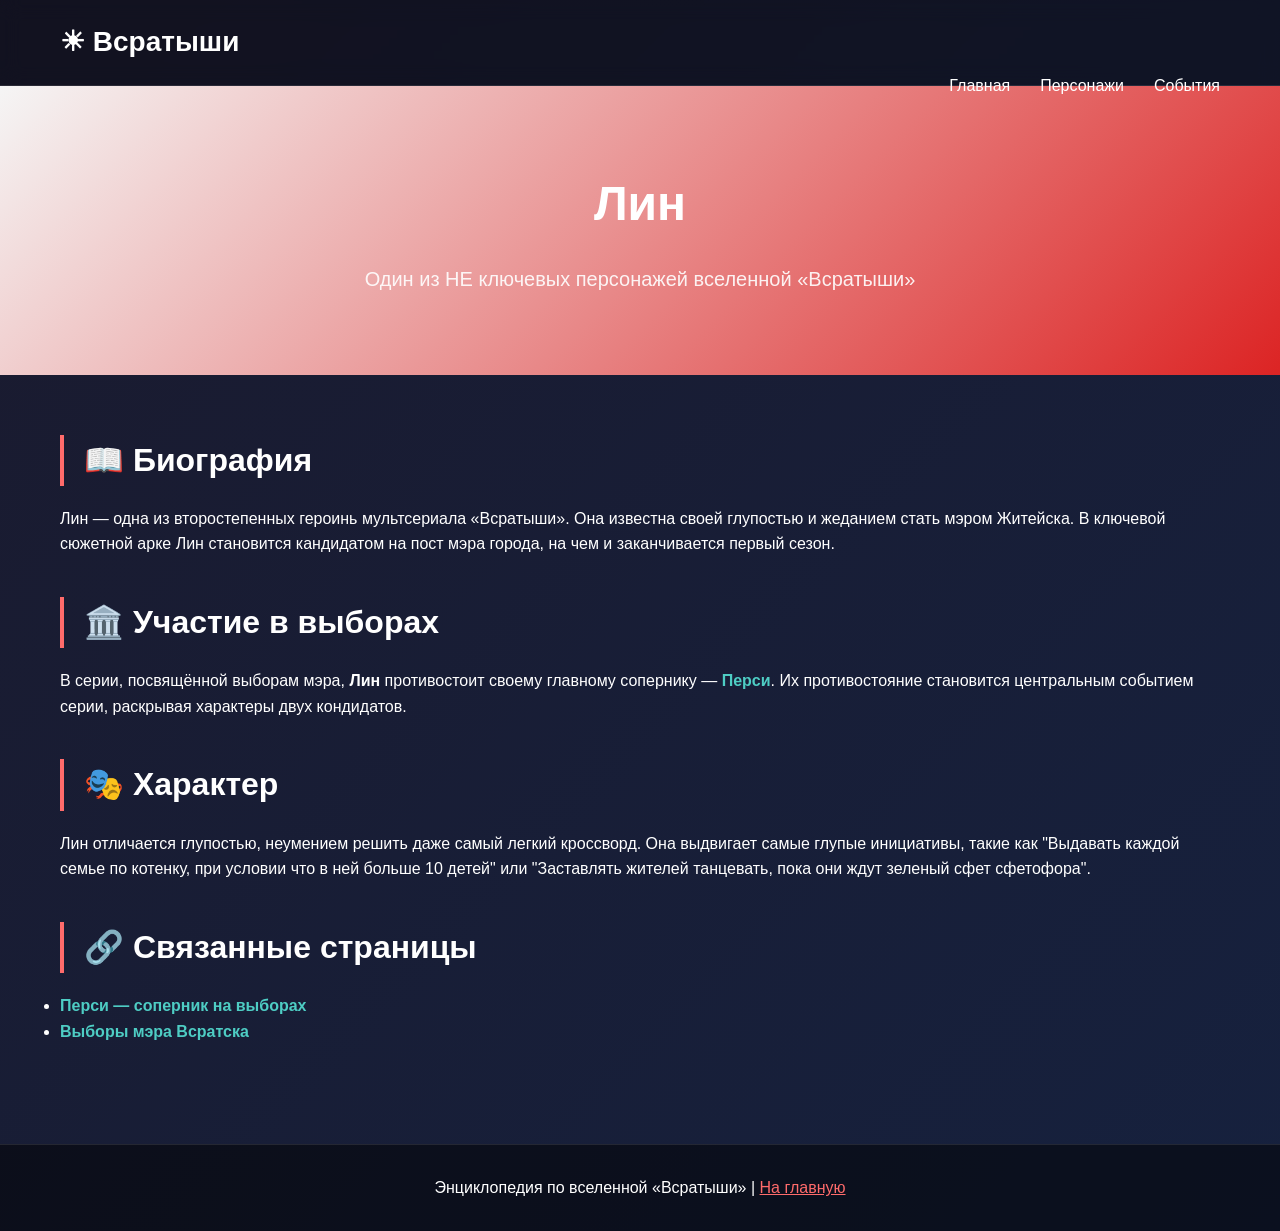
==== персонажи/lin.html @ 5645689b "Add files via upload" ====
<!DOCTYPE html>
<html lang="ru">
<head>
    <meta charset="UTF-8">
    <meta name="viewport" content="width=device-width, initial-scale=1.0">
    <title>Лин — Всратыши википедия</title>
    <link rel="stylesheet" href="../style.css">
</head>
<body>
    <header>
        <div class="container">
            <h1 class="logo">☀ Всратыши</h1>
            <nav>
                <ul>
                    <li><a href="../index.html">Главная</a></li>
                    <li><a href="../index.html#personazhi">Персонажи</a></li>
                    <li><a href="../index.html#sobytiya">События</a></li>
                </ul>
            </nav>
        </div>
    </header>

    <main>
        <section class="hero" style="background: linear-gradient(135deg, #f5f5f5, #dc2424);">
            <div class="container">
                <h2>Лин</h2>
                <p>Один из НЕ ключевых персонажей вселенной «Всратыши»</p>
            </div>
        </section>

        <section class="content">
            <div class="container">
                <h2>📖 Биография</h2>
                <p>Лин — одна из второстепенных героинь мультсериала «Всратыши». Она известна своей глупостью и жеданием стать мэром Житейска. В ключевой сюжетной арке Лин становится кандидатом на пост мэра города, на чем и заканчивается первый сезон.</p>
                
                <h2>🏛️ Участие в выборах</h2>
                <p>В серии, посвящённой выборам мэра, <strong>Лин</strong> противостоит своему главному сопернику — <a href="persi.html" class="event-link">Перси</a>. Их противостояние становится центральным событием серии, раскрывая характеры двух кондидатов.</p>
                
                <h2>🎭 Характер</h2>
                <p>Лин отличается глупостью, неумением решить даже самый легкий кроссворд. Она выдвигает самые глупые инициативы, такие как "Выдавать каждой семье по котенку, при условии что в ней больше 10 детей" или "Заставлять жителей танцевать, пока они ждут зеленый сфет сфетофора".</p>
                <h2>🔗 Связанные страницы</h2>
                <ul>
                    <li><a href="persi.html" class="event-link">Перси — соперник на выборах</a></li>
                    <li><a href="../index.html#sobytiya" class="event-link">Выборы мэра Всратска</a></li>
                </ul>
            </div>
        </section>
    </main>

    <footer>
        <div class="container">
            <p>Энциклопедия по вселенной «Всратыши» | <a href="../index.html" style="color: #ff6b6b;">На главную</a></p>
        </div>
    </footer>

    <script src="../script.js"></script>
</body>
</html>
---- style.css ----
* {
    margin: 0;
    padding: 0;
    box-sizing: border-box;
}

body {
    font-family: 'Segoe UI', Tahoma, Geneva, Verdana, sans-serif;
    background: linear-gradient(135deg, #1a1a2e 0%, #16213e 100%);
    color: #fff;
    line-height: 1.6;
}

.container {
    max-width: 1200px;
    margin: 0 auto;
    padding: 0 20px;
}

/* Шапка сайта */
header {
    background: rgba(0, 0, 0, 0.3);
    backdrop-filter: blur(10px);
    position: sticky;
    top: 0;
    z-index: 100;
    padding: 20px 0;
    border-bottom: 1px solid rgba(255, 255, 255, 0.1);
}

.logo {
    font-size: 28px;
    display: inline-block;
}

nav ul {
    list-style: none;
    display: flex;
    gap: 30px;
    float: right;
    margin-top: 8px;
}

nav ul li a {
    color: #fff;
    text-decoration: none;
    transition: color 0.3s;
}

nav ul li a:hover {
    color: #ff6b6b;
}

/* Герой-секция */
.hero {
    text-align: center;
    padding: 80px 0;
    background: linear-gradient(135deg, #ffae6b, #396f42, #848484, #958627);
    background-size: 200% 200%;
    animation: gradient 3s ease infinite;
}

@keyframes gradient {
    0% { background-position: 0% 50%; }
    50% { background-position: 100% 50%; }
    100% { background-position: 0% 50%; }
}

.hero h2 {
    font-size: 48px;
    margin-bottom: 20px;
}

.hero p {
    font-size: 20px;
    opacity: 0.9;
}

/* Основной контент */
.content {
    padding: 60px 0;
}

.content h2 {
    font-size: 32px;
    margin: 40px 0 20px 0;
    border-left: 4px solid #ff6b6b;
    padding-left: 20px;
}

.content h2:first-of-type {
    margin-top: 0;
}

/* Карточки персонажей */
.cards {
    display: grid;
    grid-template-columns: repeat(auto-fit, minmax(280px, 1fr));
    gap: 30px;
    margin-bottom: 40px;
}

.card {
    background: rgba(255, 255, 255, 0.1);
    backdrop-filter: blur(5px);
    border-radius: 20px;
    padding: 20px;
    text-align: center;
    transition: transform 0.3s, box-shadow 0.3s;
}

.card:hover {
    transform: translateY(-5px);
    box-shadow: 0 10px 30px rgba(0, 0, 0, 0.3);
}

.card-image {
    width: 150px;
    height: 150px;
    border-radius: 50%;
    margin: 0 auto 20px;
    background: linear-gradient(135deg, #ff6b6b, #4ecdc4);
}

.card h3 {
    font-size: 24px;
    margin-bottom: 10px;
}

.card p {
    margin-bottom: 20px;
    opacity: 0.8;
}

.btn {
    display: inline-block;
    background: #ff6b6b;
    color: #fff;
    padding: 10px 25px;
    text-decoration: none;
    border-radius: 25px;
    transition: background 0.3s, transform 0.3s;
}

.btn:hover {
    background: #ff5252;
    transform: scale(1.05);
}

/* События и локации */
.events-list, .locations-list {
    background: rgba(255, 255, 255, 0.05);
    border-radius: 15px;
    padding: 20px;
    margin-bottom: 30px;
}

.event-item, .location-item {
    padding: 15px;
    border-bottom: 1px solid rgba(255, 255, 255, 0.1);
}

.event-item:last-child, .location-item:last-child {
    border-bottom: none;
}

.event-item h3, .location-item h3 {
    margin-bottom: 10px;
    color: #ff6b6b;
}

.event-link {
    color: #4ecdc4;
    text-decoration: none;
    font-weight: bold;
}

.event-link:hover {
    text-decoration: underline;
}

/* Подвал */
footer {
    background: rgba(0, 0, 0, 0.5);
    text-align: center;
    padding: 30px 0;
    margin-top: 40px;
    border-top: 1px solid rgba(255, 255, 255, 0.1);
}

/* Адаптивность */
@media (max-width: 768px) {
    .hero h2 {
        font-size: 32px;
    }
    
    nav ul {
        float: none;
        justify-content: center;
        margin-top: 15px;
    }
    
    .logo {
        text-align: center;
        display: block;
    }
    
    .cards {
        grid-template-columns: 1fr;
    }
}
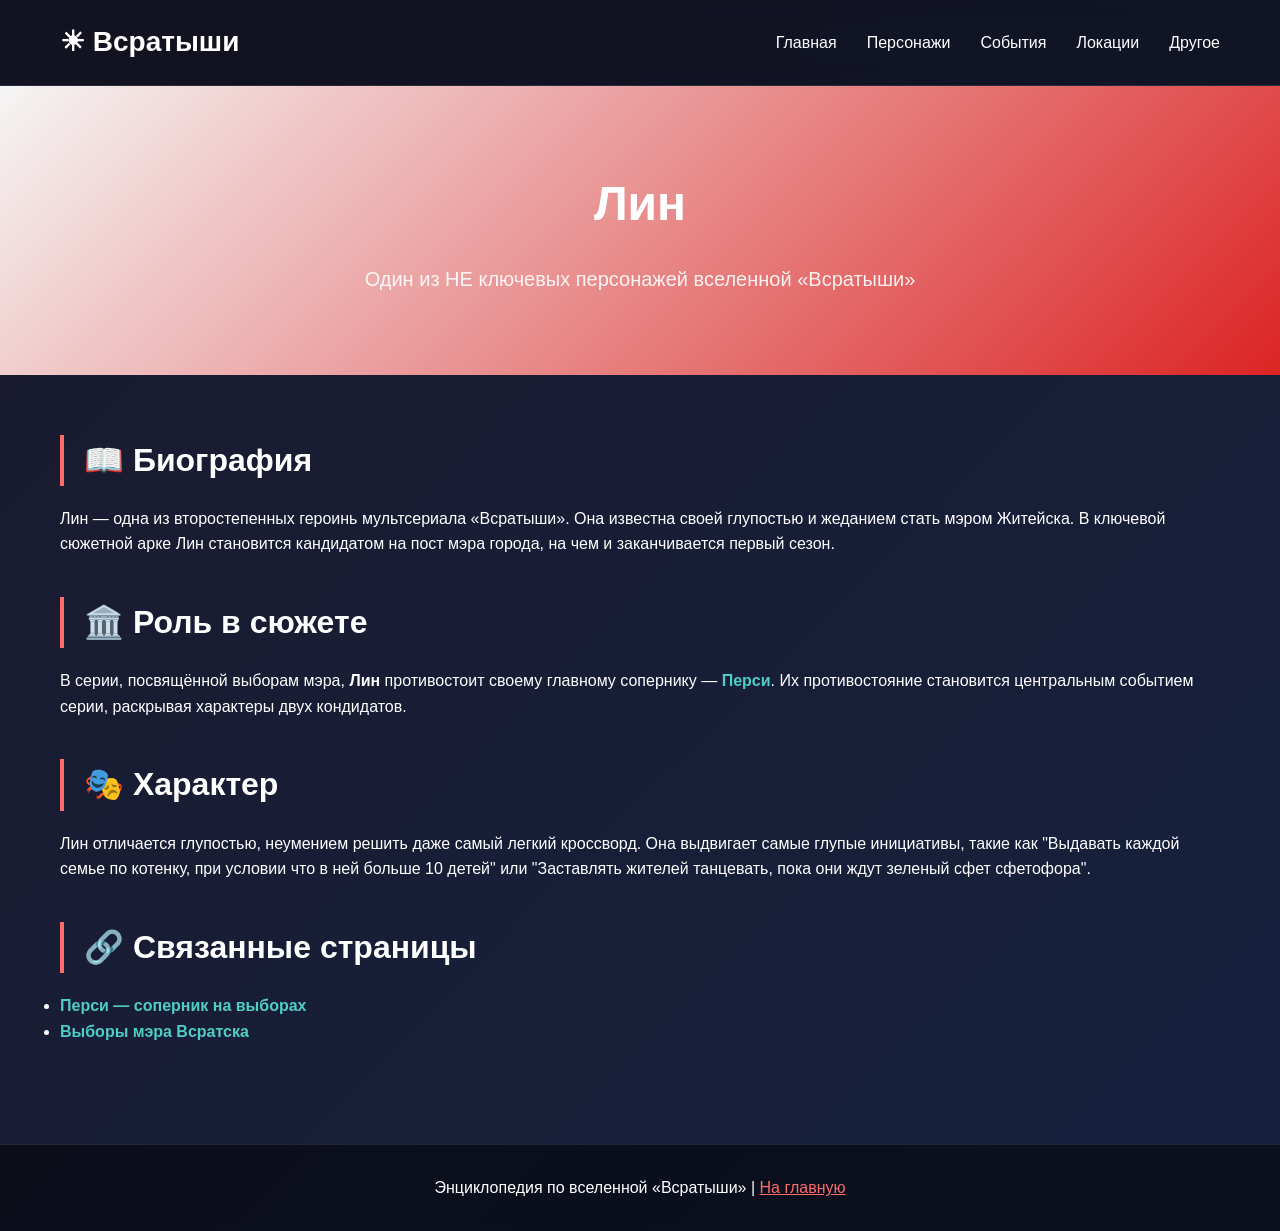
==== commit 4ed1d9eb: "Масшттабное обновление" ====
--- a/персонажи/lin.html
+++ b/персонажи/lin.html
@@ -7,18 +7,29 @@
     <link rel="stylesheet" href="../style.css">
 </head>
 <body>
+    </head>
+<body>
     <header>
-        <div class="container">
+    <div class="container">
+        <div class="header-content">
             <h1 class="logo">☀ Всратыши</h1>
-            <nav>
+            <button class="burger-menu" id="burgerBtn">
+                <span></span>
+                <span></span>
+                <span></span>
+            </button>
+            <nav id="mainNav">
                 <ul>
                     <li><a href="../index.html">Главная</a></li>
                     <li><a href="../index.html#personazhi">Персонажи</a></li>
                     <li><a href="../index.html#sobytiya">События</a></li>
+                    <li><a href="../index.html#lokacii">Локации</a></li>
+                    <li><a href="../index.html#drugoe">Другое</a></li>
                 </ul>
             </nav>
         </div>
-    </header>
+    </div>
+</header>
 
     <main>
         <section class="hero" style="background: linear-gradient(135deg, #f5f5f5, #dc2424);">
@@ -33,7 +44,7 @@
                 <h2>📖 Биография</h2>
                 <p>Лин — одна из второстепенных героинь мультсериала «Всратыши». Она известна своей глупостью и жеданием стать мэром Житейска. В ключевой сюжетной арке Лин становится кандидатом на пост мэра города, на чем и заканчивается первый сезон.</p>
                 
-                <h2>🏛️ Участие в выборах</h2>
+                <h2>🏛️ Роль в сюжете</h2>
                 <p>В серии, посвящённой выборам мэра, <strong>Лин</strong> противостоит своему главному сопернику — <a href="persi.html" class="event-link">Перси</a>. Их противостояние становится центральным событием серии, раскрывая характеры двух кондидатов.</p>
                 
                 <h2>🎭 Характер</h2>
--- a/style.css
+++ b/style.css
@@ -17,7 +17,7 @@
     padding: 0 20px;
 }
 
-/* Шапка сайта */
+/* ========== ШАПКА САЙТА ========== */
 header {
     background: rgba(0, 0, 0, 0.3);
     backdrop-filter: blur(10px);
@@ -28,30 +28,73 @@
     border-bottom: 1px solid rgba(255, 255, 255, 0.1);
 }
 
+/* Контейнер для логотипа и бургера */
+.header-content {
+    display: flex;
+    justify-content: space-between;
+    align-items: center;
+    flex-wrap: wrap;
+}
+
 .logo {
     font-size: 28px;
     display: inline-block;
 }
 
+/* ========== БУРГЕР-МЕНЮ ========== */
+.burger-menu {
+    display: none;
+    background: none;
+    border: none;
+    cursor: pointer;
+    padding: 10px;
+    z-index: 100;
+}
+
+.burger-menu span {
+    display: block;
+    width: 25px;
+    height: 3px;
+    background-color: #fff;
+    margin: 5px 0;
+    border-radius: 3px;
+    transition: all 0.3s ease;
+}
+
+/* Анимация при открытом меню (бургер превращается в крестик) */
+.burger-menu.active span:nth-child(1) {
+    transform: rotate(45deg) translate(5px, 5px);
+}
+
+.burger-menu.active span:nth-child(2) {
+    opacity: 0;
+}
+
+.burger-menu.active span:nth-child(3) {
+    transform: rotate(-45deg) translate(7px, -6px);
+}
+
+/* Навигация для компьютеров */
 nav ul {
     list-style: none;
     display: flex;
     gap: 30px;
-    float: right;
-    margin-top: 8px;
+    margin: 0;
+    padding: 0;
 }
 
 nav ul li a {
     color: #fff;
     text-decoration: none;
     transition: color 0.3s;
+    white-space: nowrap;
 }
 
 nav ul li a:hover {
     color: #ff6b6b;
 }
 
-/* Герой-секция */
+/* ========== ГЕРОЙ-СЕКЦИЯ ========== */
 .hero {
     text-align: center;
     padding: 80px 0;
@@ -76,7 +119,7 @@
     opacity: 0.9;
 }
 
-/* Основной контент */
+/* ========== ОСНОВНОЙ КОНТЕНТ ========== */
 .content {
     padding: 60px 0;
 }
@@ -188,24 +231,108 @@
     border-top: 1px solid rgba(255, 255, 255, 0.1);
 }
 
-/* Адаптивность */
+/* ========== АДАПТАЦИЯ ДЛЯ МОБИЛЬНЫХ ========== */
 @media (max-width: 768px) {
+    /* Герой */
     .hero h2 {
         font-size: 32px;
     }
     
-    nav ul {
-        float: none;
-        justify-content: center;
-        margin-top: 15px;
-    }
-    
+    .hero {
+        padding: 50px 0;
+    }
+    
+    /* Логотип */
     .logo {
         text-align: center;
         display: block;
     }
     
+    /* Бургер-меню — показываем */
+    .burger-menu {
+        display: block;
+    }
+    
+    /* Навигация по умолчанию скрыта */
+    nav {
+        width: 100%;
+        max-height: 0;
+        overflow: hidden;
+        transition: max-height 0.3s ease-out;
+    }
+    
+    /* Когда меню открыто */
+    nav.open {
+        max-height: 300px;
+    }
+    
+    /* Стили для мобильного меню */
+    nav ul {
+        flex-direction: column;
+        gap: 15px;
+        padding: 20px 0;
+        text-align: center;
+    }
+    
+    nav ul li a {
+        display: block;
+        padding: 8px 0;
+        white-space: normal;
+    }
+    
+    /* Карточки в один столбец */
     .cards {
         grid-template-columns: 1fr;
-    }
-}+    /* ========== СТИЛИ ДЛЯ ВСТУПЛЕНИЯ ========== */
+.intro {
+    padding: 40px 0;
+    background: rgba(255, 255, 255, 0.03);
+    border-bottom: 1px solid rgba(255, 255, 255, 0.1);
+}
+
+.intro-content {
+    max-width: 900px;
+    margin: 0 auto;
+    text-align: center;
+}
+
+.intro-content h2 {
+    font-size: 36px;
+    margin-bottom: 25px;
+    color: #ff6b6b;
+    border-left: none;
+    padding-left: 0;
+}
+
+.intro-content p {
+    font-size: 18px;
+    margin-bottom: 20px;
+    line-height: 1.7;
+}
+
+.quote {
+    font-size: 22px;
+    font-style: italic;
+    color: #4ecdc4;
+    background: rgba(78, 205, 196, 0.1);
+    padding: 20px;
+    border-radius: 15px;
+    margin: 30px 0;
+    border-left: 4px solid #4ecdc4;
+}
+
+/* Для мобильных */
+@media (max-width: 768px) {
+    .intro-content h2 {
+        font-size: 28px;
+    }
+    
+    .intro-content p {
+        font-size: 16px;
+    }
+    
+    .quote {
+        font-size: 18px;
+        padding: 15px;
+    }
+}
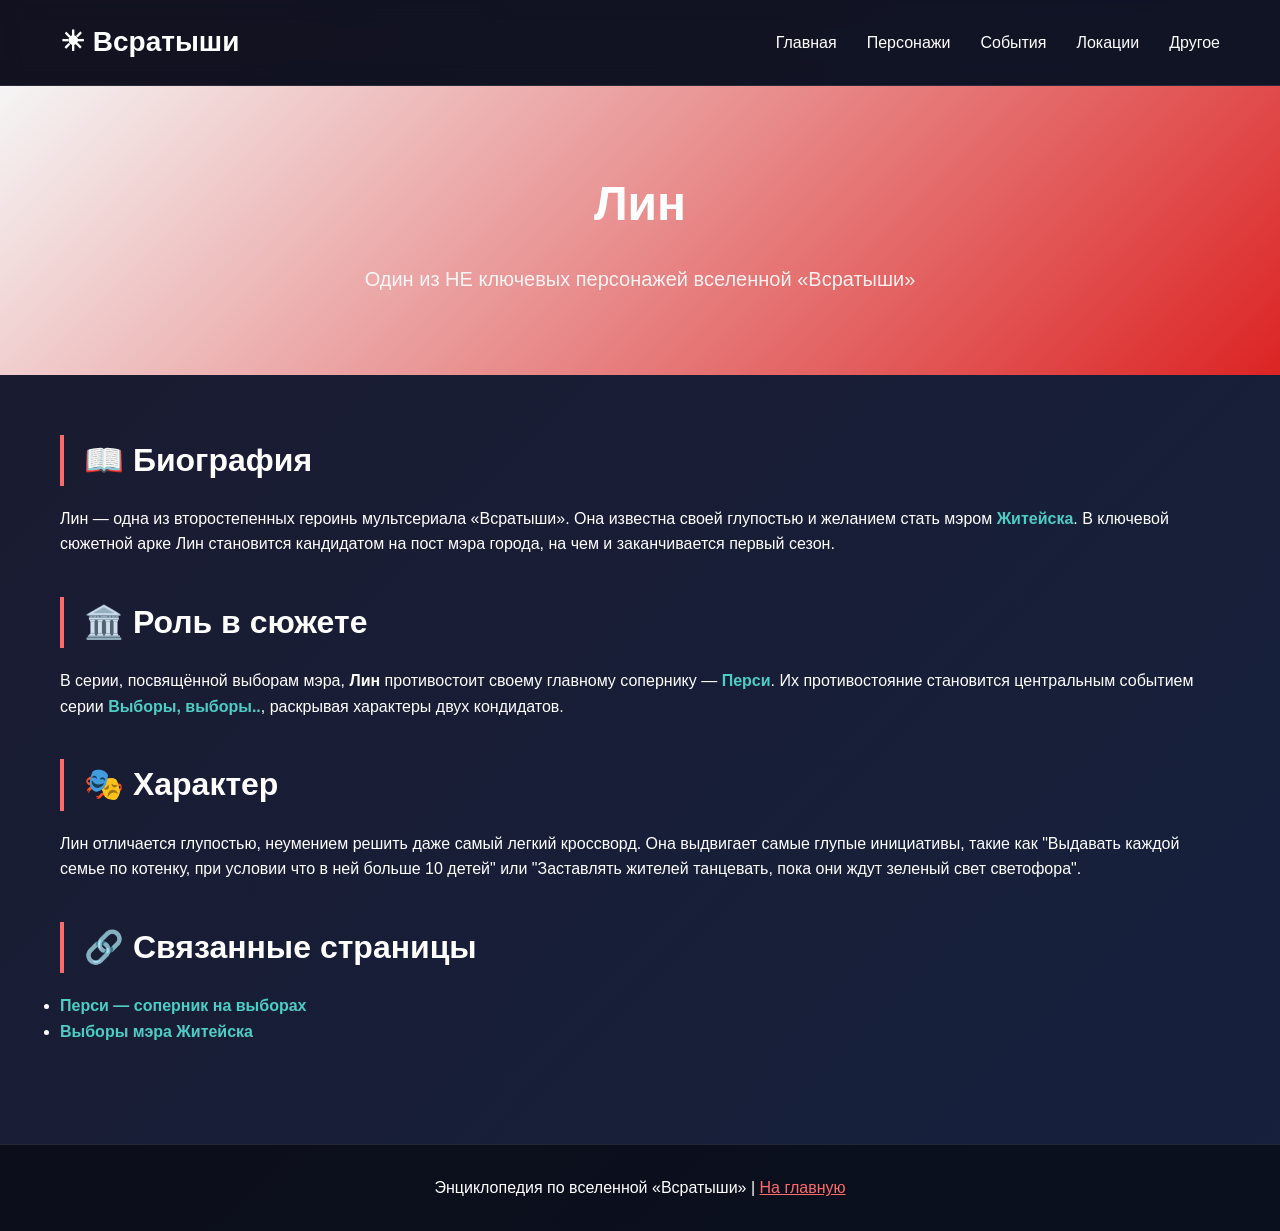
==== commit 5150702d: "Обновление опять" ====
--- a/персонажи/lin.html
+++ b/персонажи/lin.html
@@ -42,17 +42,17 @@
         <section class="content">
             <div class="container">
                 <h2>📖 Биография</h2>
-                <p>Лин — одна из второстепенных героинь мультсериала «Всратыши». Она известна своей глупостью и жеданием стать мэром Житейска. В ключевой сюжетной арке Лин становится кандидатом на пост мэра города, на чем и заканчивается первый сезон.</p>
+                <p>Лин — одна из второстепенных героинь мультсериала «Всратыши». Она известна своей глупостью и желанием стать мэром <a href="../index.html#lokacii" class="event-link">Житейска</a>. В ключевой сюжетной арке Лин становится кандидатом на пост мэра города, на чем и заканчивается первый сезон.</p>
                 
                 <h2>🏛️ Роль в сюжете</h2>
-                <p>В серии, посвящённой выборам мэра, <strong>Лин</strong> противостоит своему главному сопернику — <a href="persi.html" class="event-link">Перси</a>. Их противостояние становится центральным событием серии, раскрывая характеры двух кондидатов.</p>
+                <p>В серии, посвящённой выборам мэра, <strong>Лин</strong> противостоит своему главному сопернику — <a href="persi.html" class="event-link">Перси</a>. Их противостояние становится центральным событием серии <a href="../index.html#sobytiya" class="event-link">Выборы, выборы..</a>, раскрывая характеры двух кондидатов.</p>
                 
                 <h2>🎭 Характер</h2>
-                <p>Лин отличается глупостью, неумением решить даже самый легкий кроссворд. Она выдвигает самые глупые инициативы, такие как "Выдавать каждой семье по котенку, при условии что в ней больше 10 детей" или "Заставлять жителей танцевать, пока они ждут зеленый сфет сфетофора".</p>
+                <p>Лин отличается глупостью, неумением решить даже самый легкий кроссворд. Она выдвигает самые глупые инициативы, такие как "Выдавать каждой семье по котенку, при условии что в ней больше 10 детей" или "Заставлять жителей танцевать, пока они ждут зеленый свет светофора".</p>
                 <h2>🔗 Связанные страницы</h2>
                 <ul>
                     <li><a href="persi.html" class="event-link">Перси — соперник на выборах</a></li>
-                    <li><a href="../index.html#sobytiya" class="event-link">Выборы мэра Всратска</a></li>
+                    <li><a href="../index.html#sobytiya" class="event-link">Выборы мэра Житейска</a></li>
                 </ul>
             </div>
         </section>
--- a/style.css
+++ b/style.css
@@ -165,6 +165,16 @@
     background: linear-gradient(135deg, #ff6b6b, #4ecdc4);
 }
 
+/* ========== КРУГЛЫЕ КАРТИНКИ В КАРТОЧКАХ ========== */
+.card-image-img {
+    width: 150px;
+    height: 150px;
+    border-radius: 50%;
+    object-fit: cover;
+    margin: 0 auto 20px;
+    display: block;
+}
+
 .card h3 {
     font-size: 24px;
     margin-bottom: 10px;
@@ -323,6 +333,59 @@
 
 /* Для мобильных */
 @media (max-width: 768px) {
+    /* Герой */
+    .hero h2 {
+        font-size: 32px;
+    }
+    
+    .hero {
+        padding: 50px 0;
+    }
+    
+    /* Логотип */
+    .logo {
+        text-align: center;
+        display: block;
+    }
+    
+    /* Бургер-меню — показываем */
+    .burger-menu {
+        display: block;
+    }
+    
+    /* Навигация по умолчанию скрыта */
+    nav {
+        width: 100%;
+        max-height: 0;
+        overflow: hidden;
+        transition: max-height 0.3s ease-out;
+    }
+    
+    /* Когда меню открыто */
+    nav.open {
+        max-height: 300px;
+    }
+    
+    /* Стили для мобильного меню */
+    nav ul {
+        flex-direction: column;
+        gap: 15px;
+        padding: 20px 0;
+        text-align: center;
+    }
+    
+    nav ul li a {
+        display: block;
+        padding: 8px 0;
+        white-space: normal;
+    }
+    
+    /* Карточки в один столбец */
+    .cards {
+        grid-template-columns: 1fr;
+    }
+    
+    /* Стили для вступления на мобильных */
     .intro-content h2 {
         font-size: 28px;
     }
@@ -336,3 +399,5 @@
         padding: 15px;
     }
 }
+    }
+}
